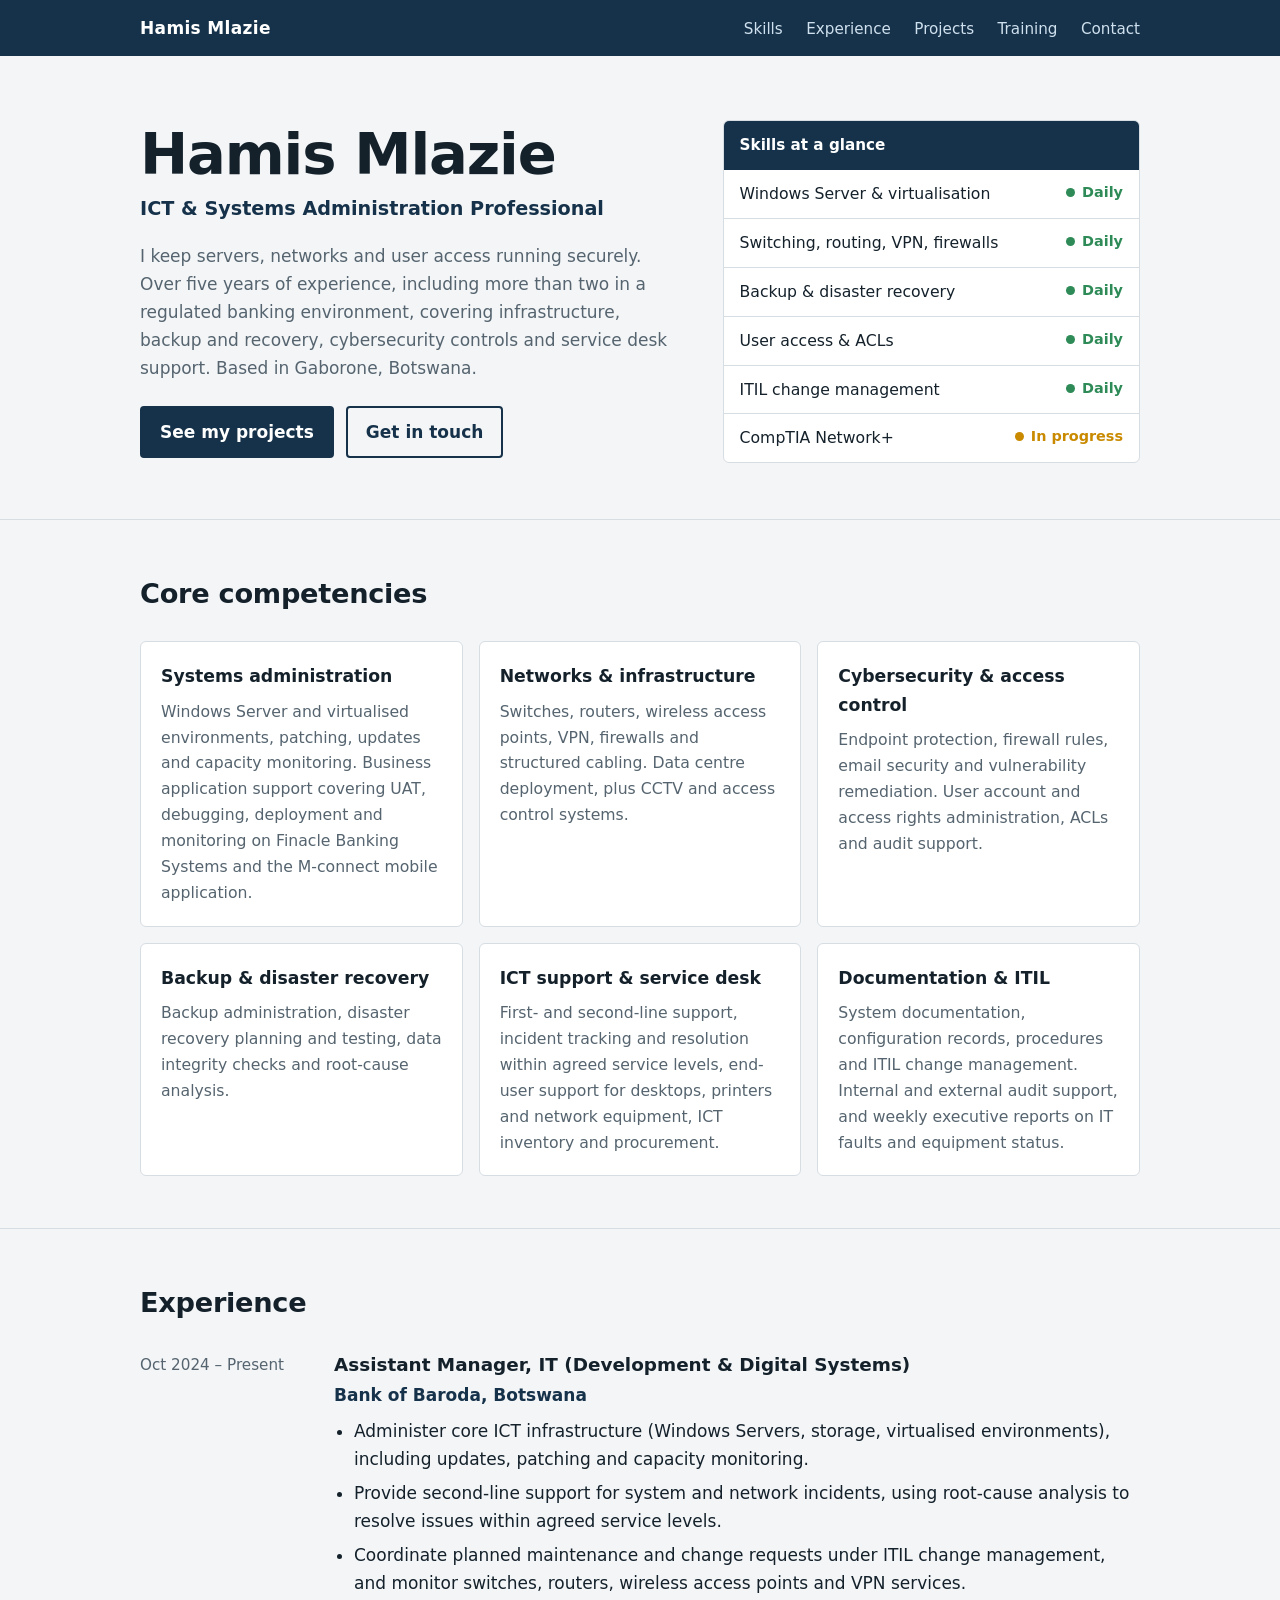
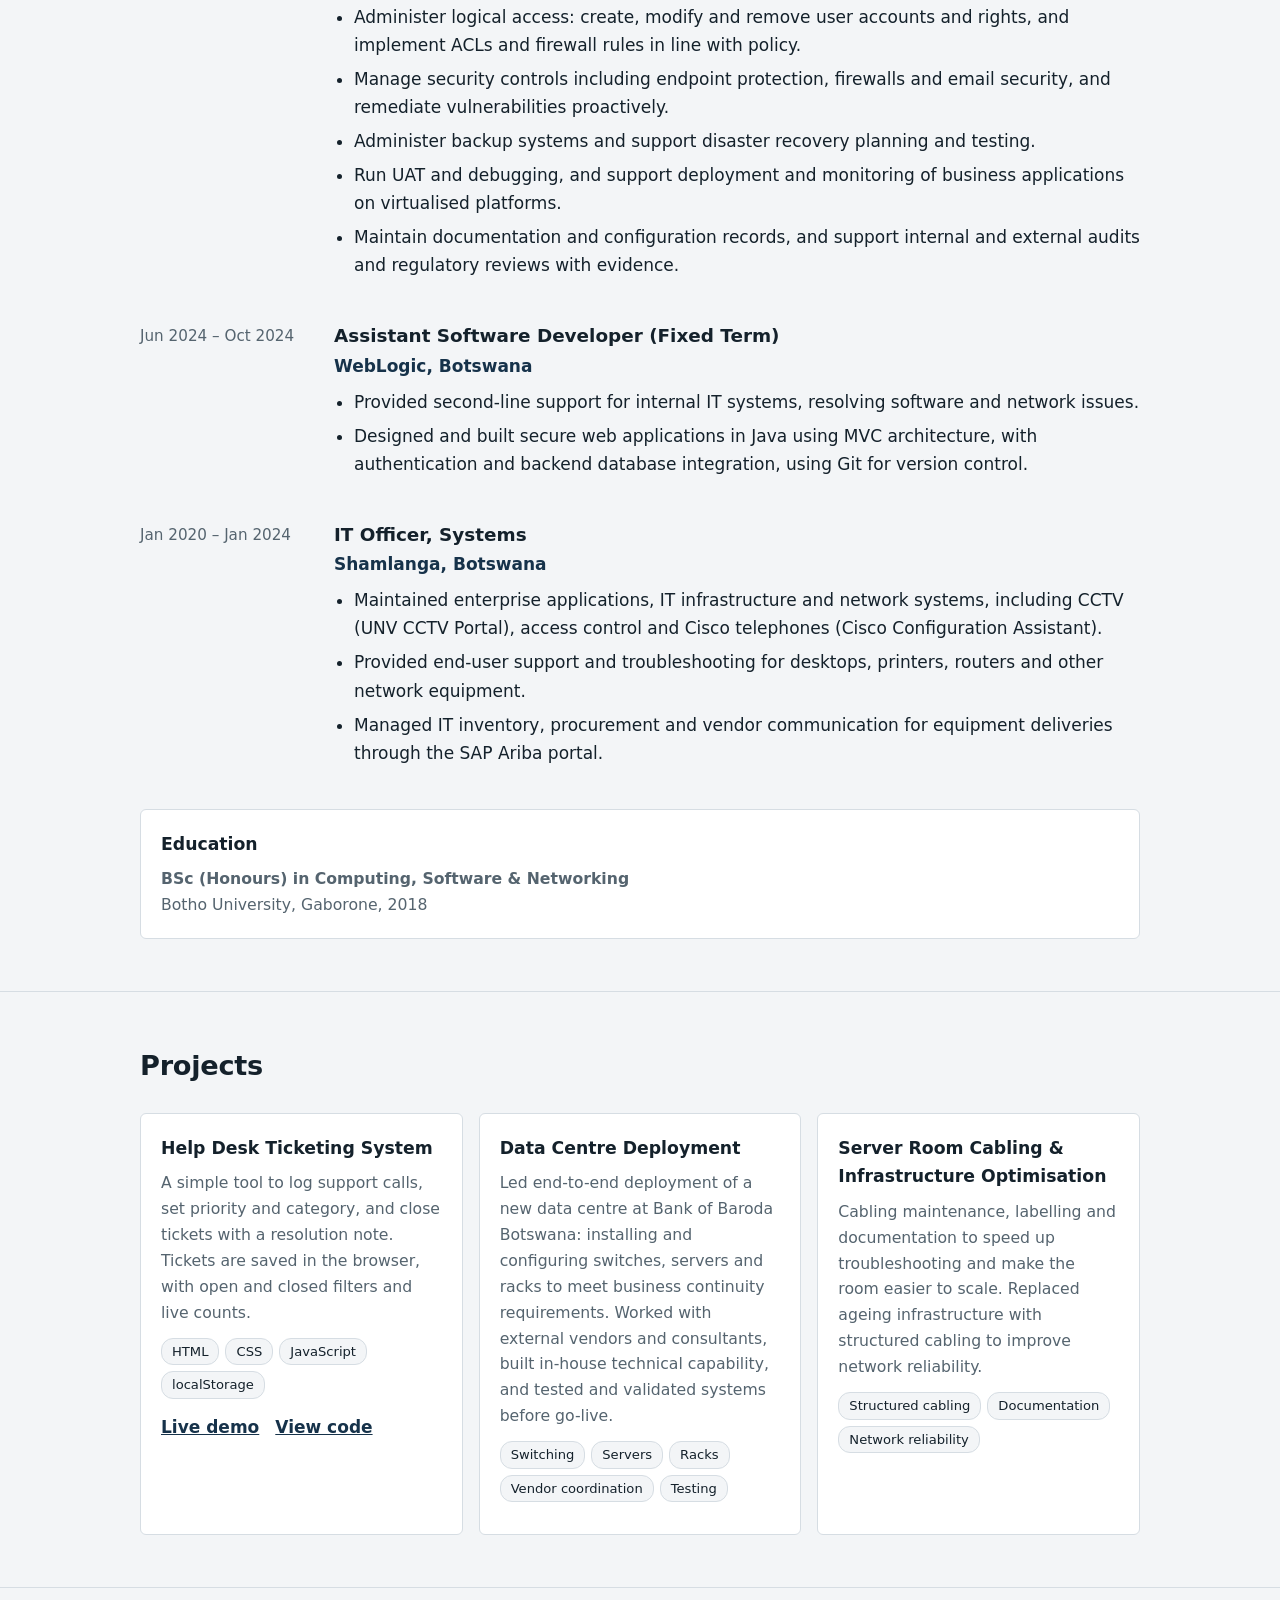
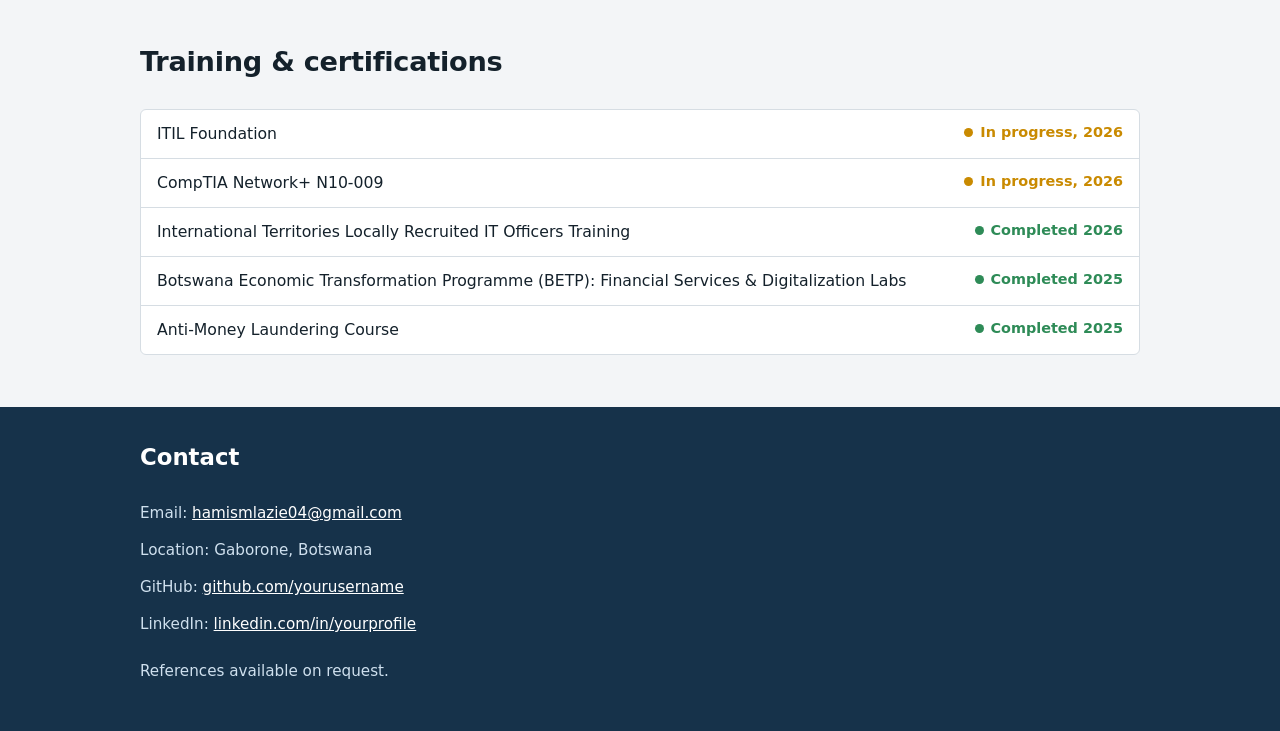
==== index.html @ 930361ea "Add files via upload" ====
<!DOCTYPE html>
<html lang="en">
<head>
<meta charset="UTF-8">
<meta name="viewport" content="width=device-width, initial-scale=1">
<title>Hamis Mlazie | ICT &amp; Systems Administration</title>
<meta name="description" content="Portfolio of Hamis Mlazie, ICT and systems administration professional in Gaborone, Botswana: servers, networks, cybersecurity and ICT support.">
<link rel="stylesheet" href="style.css">
</head>
<body>

<header class="site">
  <div class="wrap">
    <a class="brand" href="#top">Hamis Mlazie</a>
    <nav aria-label="Main">
      <a href="#skills">Skills</a>
      <a href="#experience">Experience</a>
      <a href="#projects">Projects</a>
      <a href="#learning">Training</a>
      <a href="#contact">Contact</a>
    </nav>
  </div>
</header>

<main id="top">
  <div class="hero">
    <div class="wrap">
      <div>
        <h1>Hamis Mlazie</h1>
        <p class="role">ICT &amp; Systems Administration Professional</p>
        <p>I keep servers, networks and user access running securely. Over five years of experience, including more than two in a regulated banking environment, covering infrastructure, backup and recovery, cybersecurity controls and service desk support. Based in Gaborone, Botswana.</p>
        <div class="btns">
          <a class="btn" href="#projects">See my projects</a>
          <a class="btn alt" href="#contact">Get in touch</a>
        </div>
      </div>
      <aside class="board" aria-label="Skills overview">
        <h2>Skills at a glance</h2>
        <ul>
          <li>Windows Server &amp; virtualisation <span class="state">Daily</span></li>
          <li>Switching, routing, VPN, firewalls <span class="state">Daily</span></li>
          <li>Backup &amp; disaster recovery <span class="state">Daily</span></li>
          <li>User access &amp; ACLs <span class="state">Daily</span></li>
          <li>ITIL change management <span class="state">Daily</span></li>
          <li>CompTIA Network+ <span class="state progress">In progress</span></li>
        </ul>
      </aside>
    </div>
  </div>

  <section id="skills">
    <div class="wrap">
      <h2 class="title">Core competencies</h2>
      <div class="grid">
        <div class="card">
          <h3>Systems administration</h3>
          <p>Windows Server and virtualised environments, patching, updates and capacity monitoring. Business application support covering UAT, debugging, deployment and monitoring on Finacle Banking Systems and the M-connect mobile application.</p>
        </div>
        <div class="card">
          <h3>Networks &amp; infrastructure</h3>
          <p>Switches, routers, wireless access points, VPN, firewalls and structured cabling. Data centre deployment, plus CCTV and access control systems.</p>
        </div>
        <div class="card">
          <h3>Cybersecurity &amp; access control</h3>
          <p>Endpoint protection, firewall rules, email security and vulnerability remediation. User account and access rights administration, ACLs and audit support.</p>
        </div>
        <div class="card">
          <h3>Backup &amp; disaster recovery</h3>
          <p>Backup administration, disaster recovery planning and testing, data integrity checks and root-cause analysis.</p>
        </div>
        <div class="card">
          <h3>ICT support &amp; service desk</h3>
          <p>First- and second-line support, incident tracking and resolution within agreed service levels, end-user support for desktops, printers and network equipment, ICT inventory and procurement.</p>
        </div>
        <div class="card">
          <h3>Documentation &amp; ITIL</h3>
          <p>System documentation, configuration records, procedures and ITIL change management. Internal and external audit support, and weekly executive reports on IT faults and equipment status.</p>
        </div>
      </div>
    </div>
  </section>

  <section id="experience">
    <div class="wrap">
      <h2 class="title">Experience</h2>

      <div class="job">
        <div class="when">Oct 2024 – Present</div>
        <div>
          <h3>Assistant Manager, IT (Development &amp; Digital Systems)</h3>
          <p class="org">Bank of Baroda, Botswana</p>
          <ul>
            <li>Administer core ICT infrastructure (Windows Servers, storage, virtualised environments), including updates, patching and capacity monitoring.</li>
            <li>Provide second-line support for system and network incidents, using root-cause analysis to resolve issues within agreed service levels.</li>
            <li>Coordinate planned maintenance and change requests under ITIL change management, and monitor switches, routers, wireless access points and VPN services.</li>
            <li>Administer logical access: create, modify and remove user accounts and rights, and implement ACLs and firewall rules in line with policy.</li>
            <li>Manage security controls including endpoint protection, firewalls and email security, and remediate vulnerabilities proactively.</li>
            <li>Administer backup systems and support disaster recovery planning and testing.</li>
            <li>Run UAT and debugging, and support deployment and monitoring of business applications on virtualised platforms.</li>
            <li>Maintain documentation and configuration records, and support internal and external audits and regulatory reviews with evidence.</li>
          </ul>
        </div>
      </div>

      <div class="job">
        <div class="when">Jun 2024 – Oct 2024</div>
        <div>
          <h3>Assistant Software Developer (Fixed Term)</h3>
          <p class="org">WebLogic, Botswana</p>
          <ul>
            <li>Provided second-line support for internal IT systems, resolving software and network issues.</li>
            <li>Designed and built secure web applications in Java using MVC architecture, with authentication and backend database integration, using Git for version control.</li>
          </ul>
        </div>
      </div>

      <div class="job">
        <div class="when">Jan 2020 – Jan 2024</div>
        <div>
          <h3>IT Officer, Systems</h3>
          <p class="org">Shamlanga, Botswana</p>
          <ul>
            <li>Maintained enterprise applications, IT infrastructure and network systems, including CCTV (UNV CCTV Portal), access control and Cisco telephones (Cisco Configuration Assistant).</li>
            <li>Provided end-user support and troubleshooting for desktops, printers, routers and other network equipment.</li>
            <li>Managed IT inventory, procurement and vendor communication for equipment deliveries through the SAP Ariba portal.</li>
          </ul>
        </div>
      </div>

      <div class="card">
        <h3>Education</h3>
        <p><strong>BSc (Honours) in Computing, Software &amp; Networking</strong><br>Botho University, Gaborone, 2018</p>
      </div>
    </div>
  </section>

  <section id="projects">
    <div class="wrap">
      <h2 class="title">Projects</h2>
      <div class="grid">

        <article class="card project">
          <h3>Help Desk Ticketing System</h3>
          <p>A simple tool to log support calls, set priority and category, and close tickets with a resolution note. Tickets are saved in the browser, with open and closed filters and live counts.</p>
          <div class="tags"><span>HTML</span><span>CSS</span><span>JavaScript</span><span>localStorage</span></div>
          <div class="links">
            <a href="ticketing-system/">Live demo</a>
            <a href="https://github.com/yourusername/yourusername.github.io/tree/main/ticketing-system">View code</a>
          </div>
        </article>

        <article class="card project">
          <h3>Data Centre Deployment</h3>
          <p>Led end-to-end deployment of a new data centre at Bank of Baroda Botswana: installing and configuring switches, servers and racks to meet business continuity requirements. Worked with external vendors and consultants, built in-house technical capability, and tested and validated systems before go-live.</p>
          <div class="tags"><span>Switching</span><span>Servers</span><span>Racks</span><span>Vendor coordination</span><span>Testing</span></div>
        </article>

        <article class="card project">
          <h3>Server Room Cabling &amp; Infrastructure Optimisation</h3>
          <p>Cabling maintenance, labelling and documentation to speed up troubleshooting and make the room easier to scale. Replaced ageing infrastructure with structured cabling to improve network reliability.</p>
          <div class="tags"><span>Structured cabling</span><span>Documentation</span><span>Network reliability</span></div>
        </article>

      </div>
    </div>
  </section>

  <section id="learning">
    <div class="wrap">
      <h2 class="title">Training &amp; certifications</h2>
      <div class="board">
        <ul>
          <li>ITIL Foundation <span class="state progress">In progress, 2026</span></li>
          <li>CompTIA Network+ N10-009 <span class="state progress">In progress, 2026</span></li>
          <li>International Territories Locally Recruited IT Officers Training <span class="state">Completed 2026</span></li>
          <li>Botswana Economic Transformation Programme (BETP): Financial Services &amp; Digitalization Labs <span class="state">Completed 2025</span></li>
          <li>Anti-Money Laundering Course <span class="state">Completed 2025</span></li>
        </ul>
      </div>
    </div>
  </section>
</main>

<footer id="contact">
  <div class="wrap">
    <h2 style="margin-top:0;color:#fff">Contact</h2>
    <ul class="contact-list">
      <li>Email: <a href="mailto:hamismlazie04@gmail.com">hamismlazie04@gmail.com</a></li>
      <li>Location: Gaborone, Botswana</li>
      <li>GitHub: <a href="https://github.com/yourusername">github.com/yourusername</a></li>
      <li>LinkedIn: <a href="https://www.linkedin.com/in/yourprofile">linkedin.com/in/yourprofile</a></li>
    </ul>
    <p>References available on request.</p>
  </div>
</footer>

</body>
</html>
---- style.css ----
:root {
  --bg: #f3f5f7; --panel: #ffffff; --ink: #14212b; --muted: #55646f;
  --line: #d6dde3; --navy: #16324a; --navy-ink: #ffffff;
  --ok: #2e8b57; --warn: #c98a00;
  --maxw: 1040px;
}
* { box-sizing: border-box; }
html { scroll-behavior: smooth; scroll-padding-top: 72px; }
body { margin: 0; background: var(--bg); color: var(--ink);
  font: 17px/1.65 "Segoe UI", system-ui, -apple-system, Roboto, sans-serif; }
a { color: var(--navy); }
:focus-visible { outline: 3px solid #f2b705; outline-offset: 2px; }
.wrap { max-width: var(--maxw); margin: 0 auto; padding: 0 20px; }

/* Header */
header.site { position: sticky; top: 0; z-index: 10; background: var(--navy); }
header.site .wrap { display: flex; justify-content: space-between; align-items: center; min-height: 56px; flex-wrap: wrap; }
header.site .brand { color: var(--navy-ink); font-weight: 700; text-decoration: none; letter-spacing: .02em; }
header.site nav a { color: #cfe0ee; text-decoration: none; margin-left: 18px; font-size: .95rem; }
header.site nav a:hover { color: #fff; text-decoration: underline; }

/* Hero */
.hero { padding: 64px 0 56px; }
.hero .wrap { display: grid; grid-template-columns: 1.3fr 1fr; gap: 40px; align-items: center; }
.hero h1 { font-size: clamp(2.4rem, 6vw, 3.6rem); line-height: 1.05; margin: 0 0 8px; letter-spacing: -.02em; }
.hero .role { font-size: 1.2rem; font-weight: 600; color: var(--navy); margin: 0 0 16px; }
.hero p { max-width: 56ch; color: var(--muted); }
.btns { display: flex; gap: 12px; flex-wrap: wrap; margin-top: 24px; }
.btn { display: inline-block; padding: 10px 18px; border-radius: 4px; text-decoration: none;
  border: 2px solid var(--navy); background: var(--navy); color: var(--navy-ink); font-weight: 600; }
.btn.alt { background: transparent; color: var(--navy); }

/* Status board */
.board { background: var(--panel); border: 1px solid var(--line); border-radius: 6px; overflow: hidden; }
.board h2 { margin: 0; padding: 12px 16px; font-size: .95rem; background: var(--navy); color: #fff; font-weight: 600; }
.board ul { list-style: none; margin: 0; padding: 0; }
.board li { display: flex; justify-content: space-between; gap: 12px; padding: 11px 16px; border-top: 1px solid var(--line); font-size: .98rem; }
.board li:first-child { border-top: 0; }
.state { white-space: nowrap; color: var(--ok); font-weight: 600; font-size: .9rem; }
.state::before { content: ""; display: inline-block; width: 9px; height: 9px; border-radius: 50%; background: currentColor; margin-right: 7px; }
.state.progress { color: var(--warn); }

/* Sections */
section { padding: 52px 0; border-top: 1px solid var(--line); }
section h2.title { font-size: 1.7rem; margin: 0 0 24px; letter-spacing: -.01em; }
.grid { display: grid; grid-template-columns: repeat(auto-fit, minmax(290px, 1fr)); gap: 16px; }
.card { background: var(--panel); border: 1px solid var(--line); border-radius: 6px; padding: 20px; }
.card h3 { margin: 0 0 8px; font-size: 1.08rem; }
.card p, .card li { color: var(--muted); font-size: .98rem; margin: 0; }
.card ul { margin: 0; padding-left: 18px; }
.card li { margin-bottom: 6px; }
.tags { display: flex; flex-wrap: wrap; gap: 6px; margin: 12px 0; }
.tags span { font-size: .82rem; padding: 2px 10px; border: 1px solid var(--line); border-radius: 12px; background: var(--bg); color: var(--ink); }

/* Experience timeline */
.job { display: grid; grid-template-columns: 170px 1fr; gap: 24px; padding: 0 0 36px; }
.job .when { color: var(--muted); font-size: .95rem; padding-top: 3px; }
.job h3 { margin: 0; font-size: 1.15rem; }
.job .org { color: var(--navy); font-weight: 600; margin: 0 0 8px; }
.job ul { margin: 0; padding-left: 20px; }
.job li { margin-bottom: 6px; }

/* Projects */
.project .links { margin-top: 14px; display: flex; gap: 16px; flex-wrap: wrap; }
.project .links a { font-weight: 600; }

footer { background: var(--navy); color: #cfe0ee; padding: 32px 0; font-size: .95rem; }
footer a { color: #fff; }
.contact-list { list-style: none; padding: 0; margin: 0; }
.contact-list li { padding: 6px 0; }

@media (max-width: 760px) {
  .hero .wrap { grid-template-columns: 1fr; }
  .job { grid-template-columns: 1fr; gap: 4px; }
  header.site nav a { margin: 0 14px 0 0; }
  header.site nav { padding-bottom: 8px; }
}
@media (prefers-reduced-motion: reduce) { html { scroll-behavior: auto; } }
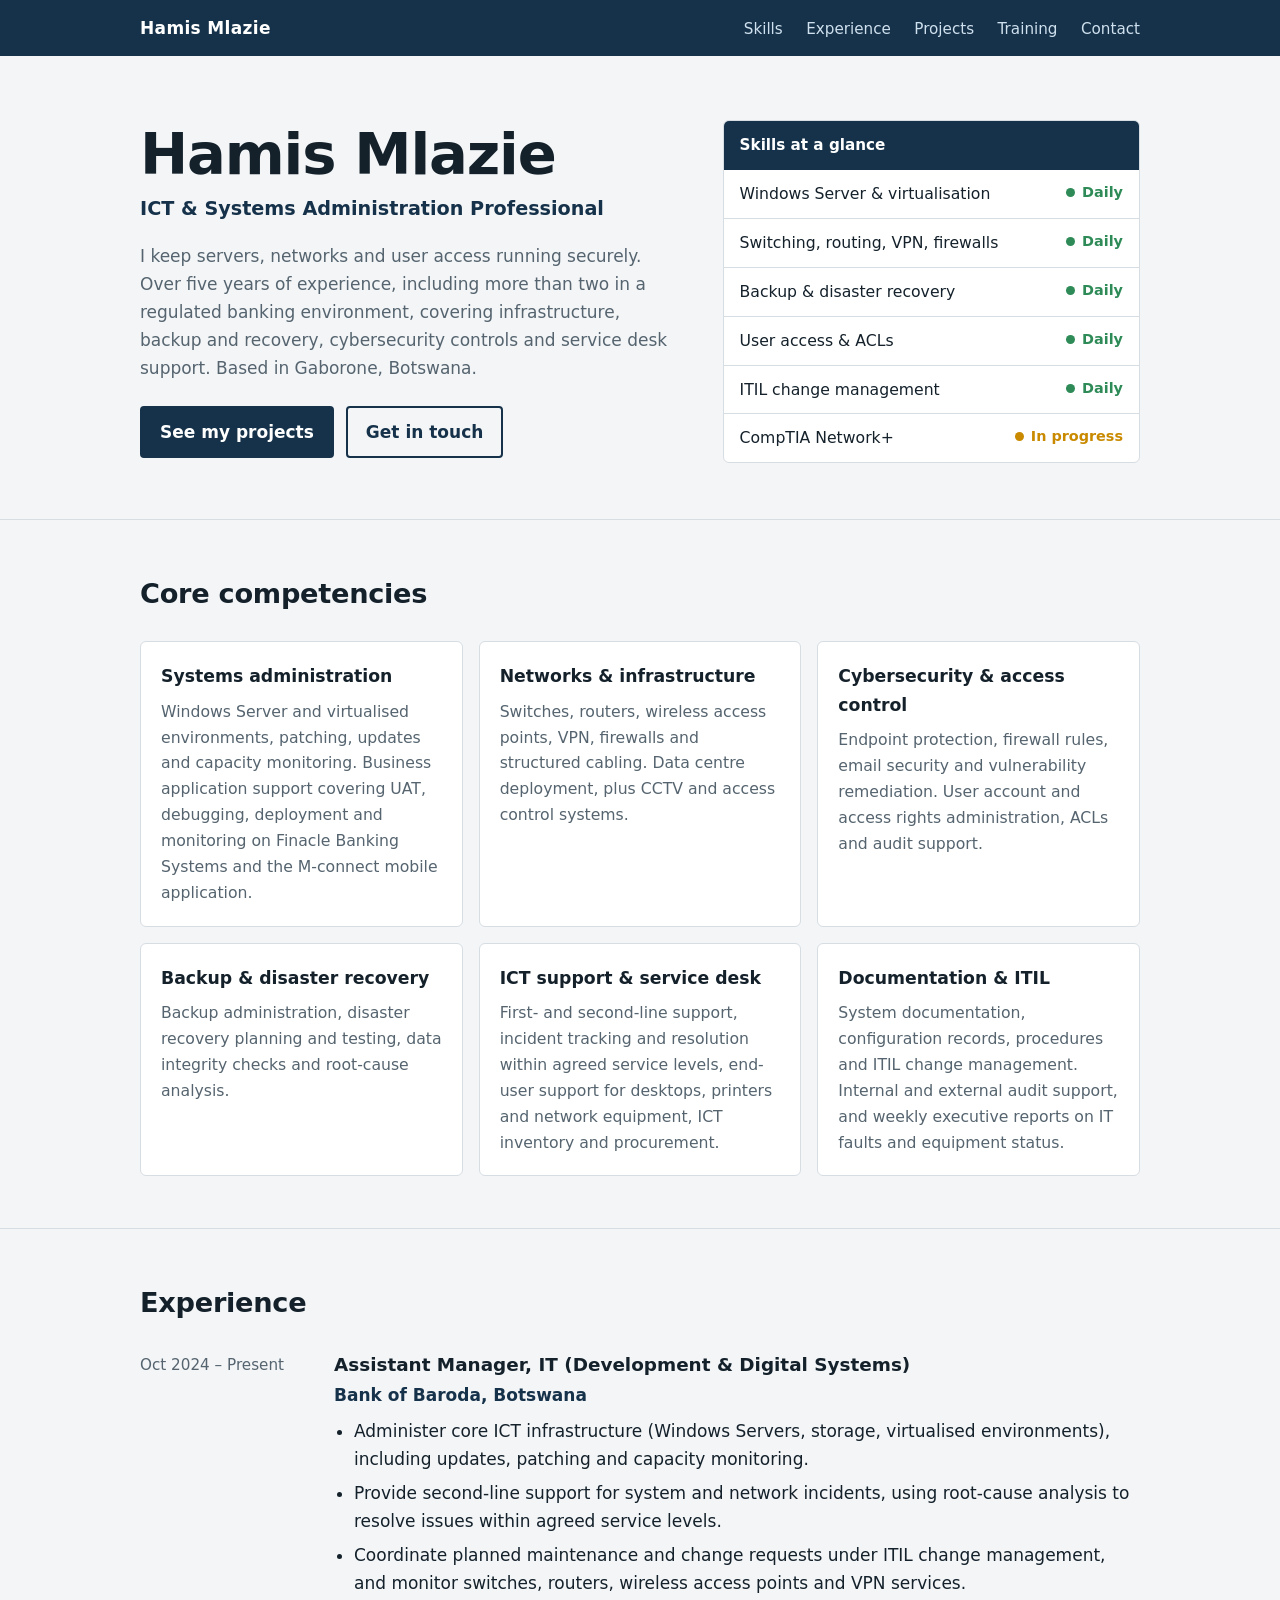
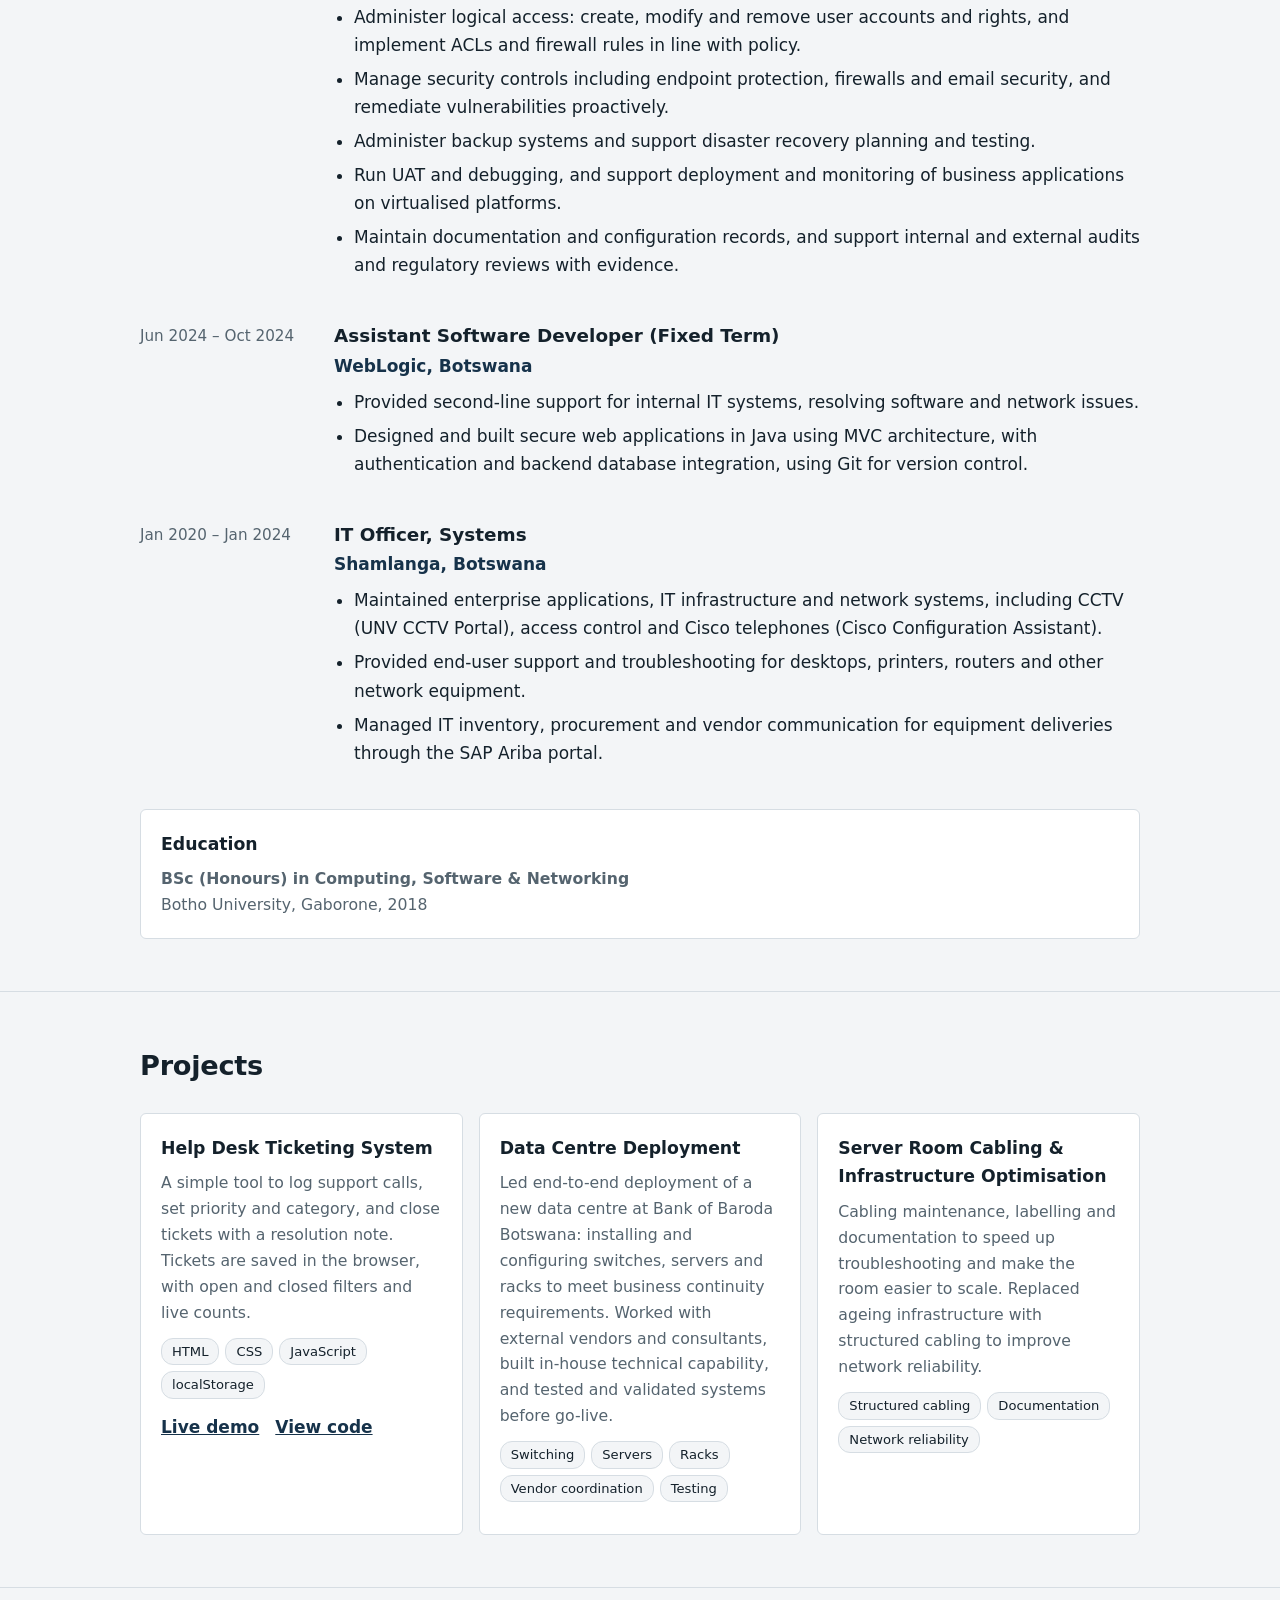
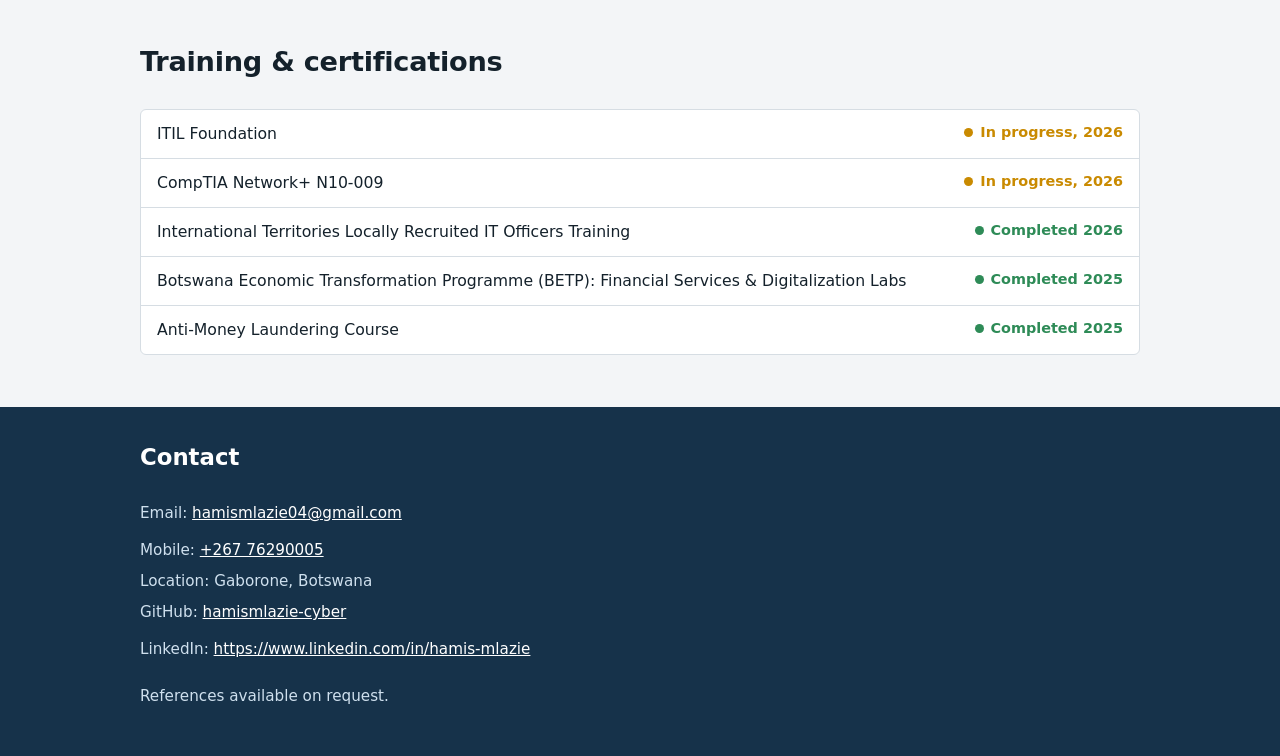
==== commit 960baad1: "Rename Hamismlazie.html to index.html" ====
--- a/index.html
+++ b/index.html
@@ -186,9 +186,10 @@
     <h2 style="margin-top:0;color:#fff">Contact</h2>
     <ul class="contact-list">
       <li>Email: <a href="mailto:hamismlazie04@gmail.com">hamismlazie04@gmail.com</a></li>
+      <li>Mobile: <a href="tel:+26776290005">+267 76290005</a></li
       <li>Location: Gaborone, Botswana</li>
-      <li>GitHub: <a href="https://github.com/yourusername">github.com/yourusername</a></li>
-      <li>LinkedIn: <a href="https://www.linkedin.com/in/yourprofile">linkedin.com/in/yourprofile</a></li>
+      <li>GitHub: <a href="https://github.com/yourusername">hamismlazie-cyber</a></li>
+      <li>LinkedIn: <a href="https://www.linkedin.com/in/yourprofile">https://www.linkedin.com/in/hamis-mlazie</a></li>
     </ul>
     <p>References available on request.</p>
   </div>
